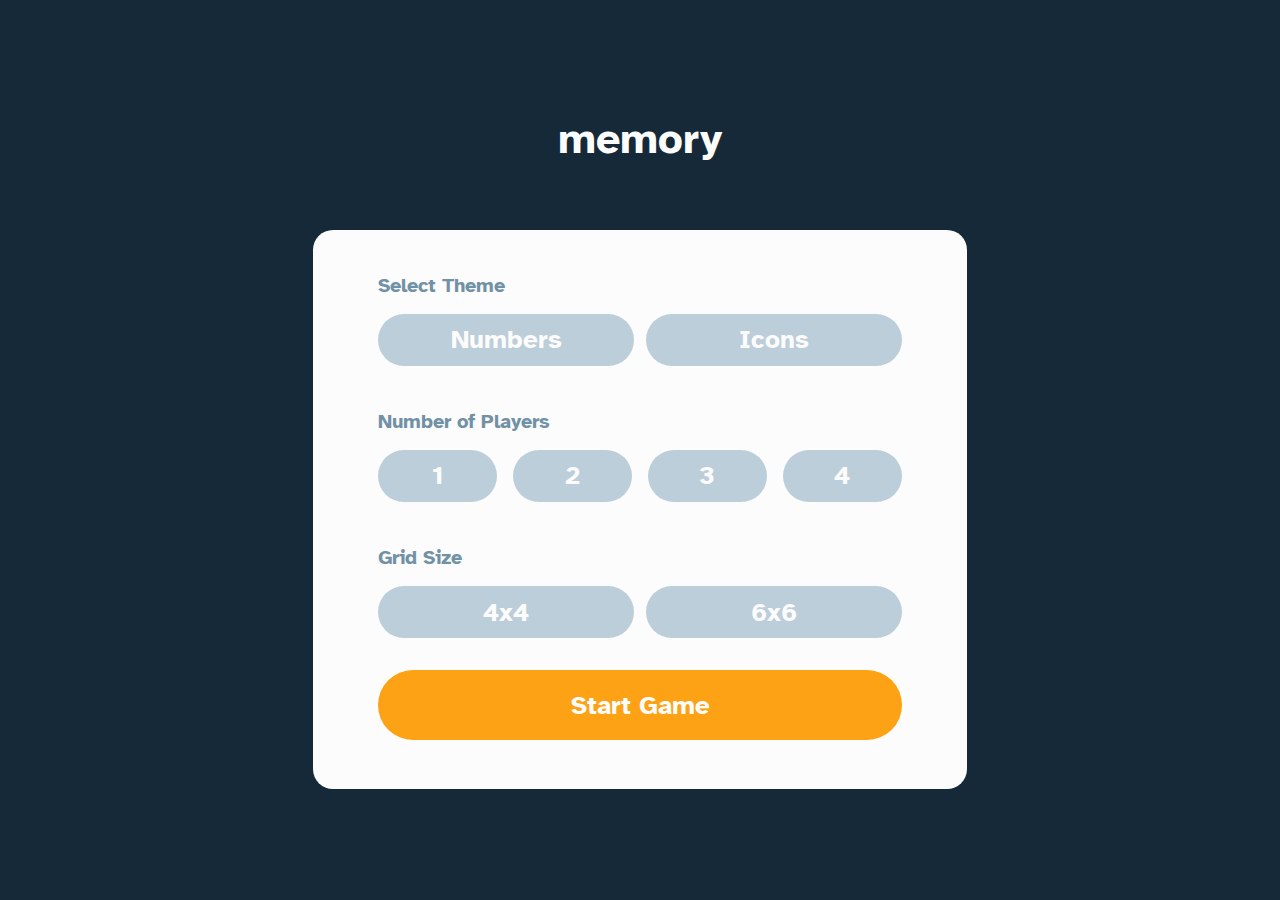
==== index.html @ ca5bcddd "intial commit, setup page design done, 4x4 grid design and switch done" ====
<!DOCTYPE html>
<html lang="en">
<head>
  <meta charset="UTF-8">
  <meta name="viewport" content="width=device-width, initial-scale=1.0">

  <link rel="icon" type="image/png" sizes="32x32" href="./assets/favicon-32x32.png">
  <link rel="stylesheet" href="4x4grid.css">
  <link rel="stylesheet" href="style.css"> 
  <title>Frontend Mentor | Memory game</title>
</head>
<body>
  <div class="setup-page">
    <div class="logo-setup">
      <p>memory</p>
    </div>
    <div class="panel">
      <div class="theme-selection">
        <p>Select Theme</p>
        <div class="themes">
          <input type="radio" name="theme" value="numbers" id="theme-numbers" class="theme-btn">
          <label for="theme-numbers" class="btn theme-name">Numbers</label>

          <input type="radio" name="theme" value="icons" id="theme-icons" class="theme-btn">
          <label for="theme-icons" class="btn theme-name">Icons</label>

        </div>
      </div>
      <div class="player-type">
        <p>Number of Players</p>
        <div class="players-number">
          <input type="radio" value="1" name="players" id="1-player" class="number-btn">
          <label for="1-player" class="btn player">1</label>

          <input type="radio" value="2" name="players" id="2-players" class="number-btn">
          <label for="2-players" class="btn player">2</label>

          <input type="radio" value="3" name="players" id="3-players" class="number-btn">
          <label for="3-players" class="btn player">3</label>

          <input type="radio" value="4" name="players" id="4-players" class="number-btn">
          <label for="4-players" class="btn player">4</label>
        </div>
      </div>
      <div class="grid-type">
        <p>Grid Size</p>
        <div class="grid-select">
          <input type="radio" name="grid" id="4x4-grid">
        <label for="4x4-grid" class="btn grid">4x4</label>
        
        <input type="radio" name="grid" id="6x6-grid">
        <label for="6x6-grid" class="btn grid">6x6</label>
        </div>
      </div>
      <button type="submit" id="start" >Start Game</button>
    </div>
  </div>
  
  <script src="index.js"></script>
</body>
</html>
---- 4x4grid.css ----
@import url('https://fonts.googleapis.com/css2?family=Atkinson+Hyperlegible:wght@400;700&display=swap');
*{
    margin: 0;
    padding: 0;
    box-sizing: border-box;
    font-family: 'Atkinson Hyperlegible', sans-serif;
}

body{
    width: 100%;
    height: 100vh;
    background: #fcfcfc;
}
.page-4x4{
    width: 100%;
    height: 100%;
    display: flex;
    justify-content: center;
    align-items: center;
    flex-direction: column;
}
.header{
    width: 80%;
    display: flex;
    justify-content: space-between;
}
.logo{
    color: #152938;
    font-size: 2.5rem;
    font-weight: 700;
}
#restart,#new-game{
    border: none;
    border-radius: 1.625rem;
    background: #FDA214;
    width: 7.9375rem;
    height: 3.25rem;
    font-size: 1.125rem;
    font-weight: 700;
    color: #fcfcfc;
    margin: .5rem;
    transition: .3s ease-in;
}
#restart:hover{
    background: #FFB84A;
}
#new-game{
    background: #DFE7EC;
    width: 9.3125rem;
    height: 3.25rem;
    color: #304859;
    transition: .3s ease-in;
}
#new-game:hover{
    background: #6395B8;
}
.grid-container{
    width: 33.25rem;
    height: 33.25rem;
    display: grid;
    grid-template-columns:repeat(4, 1fr) ;
    grid-template-rows: repeat(4,1fr);
    margin-top: 5rem;
}
.grid-item {
    width: 7.375rem;
    height: 7.375rem;
    display: flex;
    justify-content: center;
    align-items: center;
    border-radius: 50%;
}

.card {
    width: 100%;
    height: 100%;
    display: flex;
    justify-content: center;
    align-items: center;
    perspective: 1000px;
    cursor: pointer;
}

.card-front, .card-back {
    background: #304859;
    position: absolute;
    width: 100%;
    height: 100%;
    border-radius: 100%;
    backface-visibility: hidden;
    transition: transform 0.5s;
}
.card-back:hover{
    background: #6395B8;
    transition: .3s ease-in;
}
.card-front{
    background: #BCCED9;
    display: flex;
    justify-content: center;
    align-items: center;
    color: #fff;
    font-size: 3rem;
    font-weight: 700;
}


/* Initially hide the front of the card */
.card[data-flipped="false"] .card-front {
    transform: rotateY(180deg);
}

.status{
    width: 33.25rem;
    display: flex;
    justify-content: space-between;
}
.count {
    width: 15.9375rem;
    height: 4.5rem;
    background: #DFE7EC;
    border-radius: 0.625rem;
    margin-top: 4rem;
}
.count h3{
    color: #7191A5;
    font-size: 1.125rem;
    font-weight: 700;

}
.count p,label{
    color: #304859;
    font-size: 1.5rem;
    font-weight: 700;
}
#time,#moves{
    display: flex;
    justify-content: space-between;
    align-items: center;
    padding: 1.5rem;
}
---- style.css ----
@import url('https://fonts.googleapis.com/css2?family=Atkinson+Hyperlegible:wght@400;700&display=swap');
*{
    margin: 0;
    padding: 0;
    box-sizing: border-box;
    font-family: 'Atkinson Hyperlegible', sans-serif;
}
/* Hidden visibility */
body.new-color{
    background: #FCFCFC;
}
.setup-page.display{
    display: none;
}

/* end of HV */

body{
    width: 100%;
    height: 100vh;
    background: #152938;
}
.setup-page{
    width: 100%;
    height: 100%;
    display: flex;
    justify-content: center;
    align-items: center;
    flex-direction: column;
}
.logo-setup{
    color: #FCFCFC ;
    font-size: 2.7rem;
    font-weight: 600;
    margin-bottom: 4rem;
}
.panel{
    width: 100%;
    max-width: 40.875rem;
    height: 100vh;
    max-height: 34.9375rem;
    border-radius: 1.25rem;
    background: #FCFCFC;
    display: flex;
    flex-direction: column;
    align-items: center;
}
.panel p{
    color: #7191A5;
    font-size: 1.25rem;
    font-weight: 700;
}
.theme-selection,.player-type,.grid-type{
    width: 80%;
    margin-top: 2.7rem;
}
.themes,.players-number,.grid-select{
    width: 100%;
    display: flex;
    justify-content: space-between;
}
input[type ="radio"]{
    display: none;
}
input[type = "radio"]:checked +.btn{
    background: #304859;
}

.btn{
    display: inline-block;
    font-size: 1.625rem;
    padding-top: 0.6rem;
    text-align: center;
    height: 3.25rem;
    color: #FCFCFC;
    font-weight: 700;
    border-radius: 1.625rem;
    background: #BCCED9;
    margin-top: 1rem;
    transition: 0.3s ease-in;
}
.btn:hover{
    background: #6395B8;
}
.theme-name,.grid{
    width: 16rem;
}
.player{
    width: 7.4375rem;
}
button{
    width: 80%;
    height: 4.375rem;
    border: none;
    border-radius: 3rem;
    margin-top: 2rem;
    background: #FDA214;
    font-size: 1.625rem;
    font-weight: 700;
    color: #FCFCFC;
    transition: 0.4s ease-in-out;
}
button:hover{
    background: #FFB84A;
}
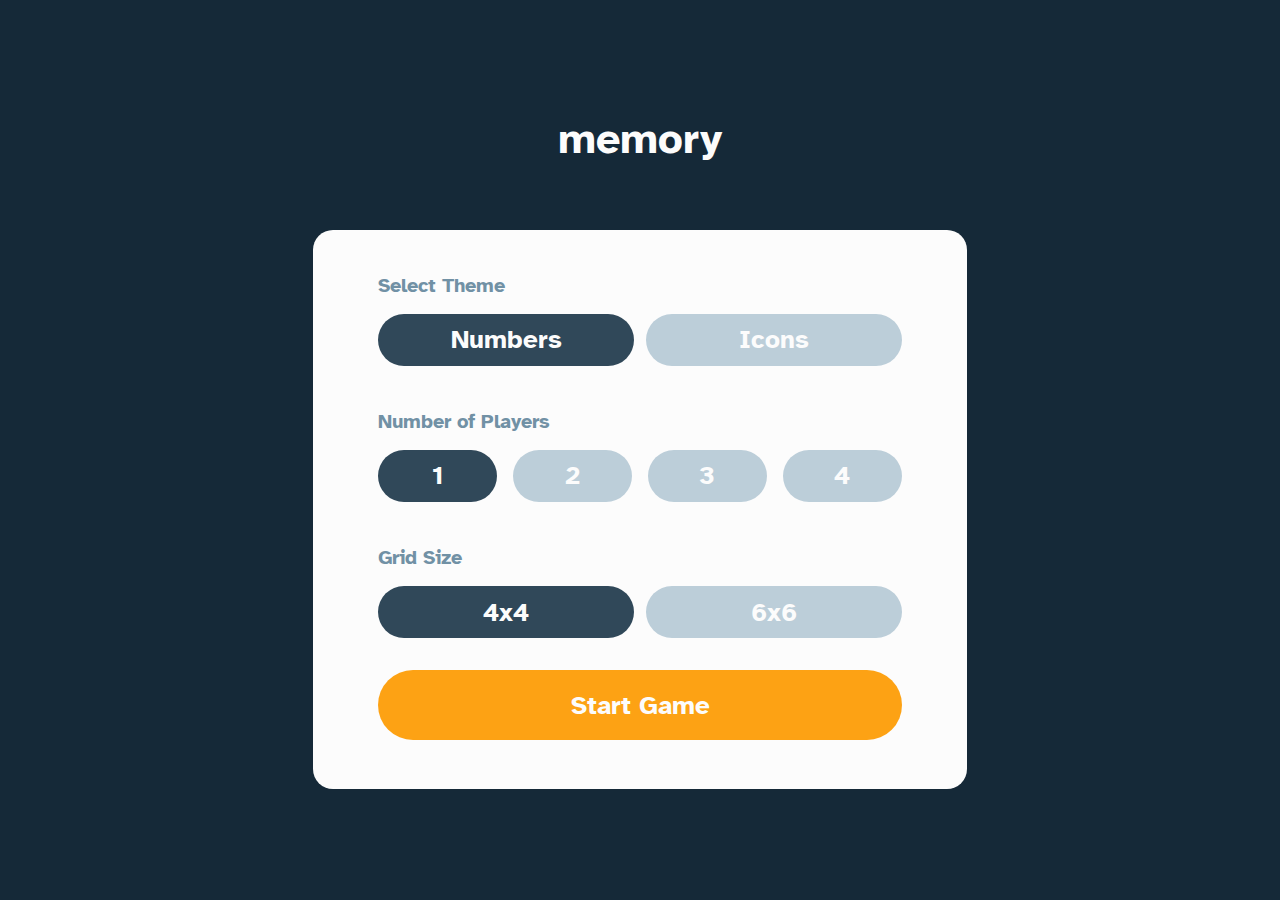
==== commit f3fb4a10: "timer stops if all cards are flipped" ====
--- a/index.html
+++ b/index.html
@@ -18,7 +18,7 @@
       <div class="theme-selection">
         <p>Select Theme</p>
         <div class="themes">
-          <input type="radio" name="theme" value="numbers" id="theme-numbers" class="theme-btn">
+          <input type="radio" name="theme" value="numbers" id="theme-numbers" class="theme-btn" checked>
           <label for="theme-numbers" class="btn theme-name">Numbers</label>
 
           <input type="radio" name="theme" value="icons" id="theme-icons" class="theme-btn">
@@ -29,7 +29,7 @@
       <div class="player-type">
         <p>Number of Players</p>
         <div class="players-number">
-          <input type="radio" value="1" name="players" id="1-player" class="number-btn">
+          <input type="radio" value="1" name="players" id="1-player" class="number-btn" checked>
           <label for="1-player" class="btn player">1</label>
 
           <input type="radio" value="2" name="players" id="2-players" class="number-btn">
@@ -45,10 +45,10 @@
       <div class="grid-type">
         <p>Grid Size</p>
         <div class="grid-select">
-          <input type="radio" name="grid" id="4x4-grid">
+          <input type="radio" value="8" name="grid" id="4x4-grid" checked>
         <label for="4x4-grid" class="btn grid">4x4</label>
         
-        <input type="radio" name="grid" id="6x6-grid">
+        <input type="radio" value="18" name="grid" id="6x6-grid">
         <label for="6x6-grid" class="btn grid">6x6</label>
         </div>
       </div>
--- a/4x4grid.css
+++ b/4x4grid.css
@@ -55,12 +55,16 @@
     background: #6395B8;
 }
 .grid-container{
-    width: 33.25rem;
-    height: 33.25rem;
+    /* width: 33.25rem;
+    height: 33.25rem; */
     display: grid;
     grid-template-columns:repeat(4, 1fr) ;
-    grid-template-rows: repeat(4,1fr);
+    /* grid-template-rows: repeat(4,1fr); */
     margin-top: 5rem;
+    gap: 1rem;
+}
+.grid-container-6x6{
+    grid-template-columns: repeat(6,1fr);
 }
 .grid-item {
     width: 7.375rem;
@@ -70,7 +74,10 @@
     align-items: center;
     border-radius: 50%;
 }
-
+.grid-item-6x6{
+    width: 5.125rem;
+    height: 5.125rem;
+}
 .card {
     width: 100%;
     height: 100%;
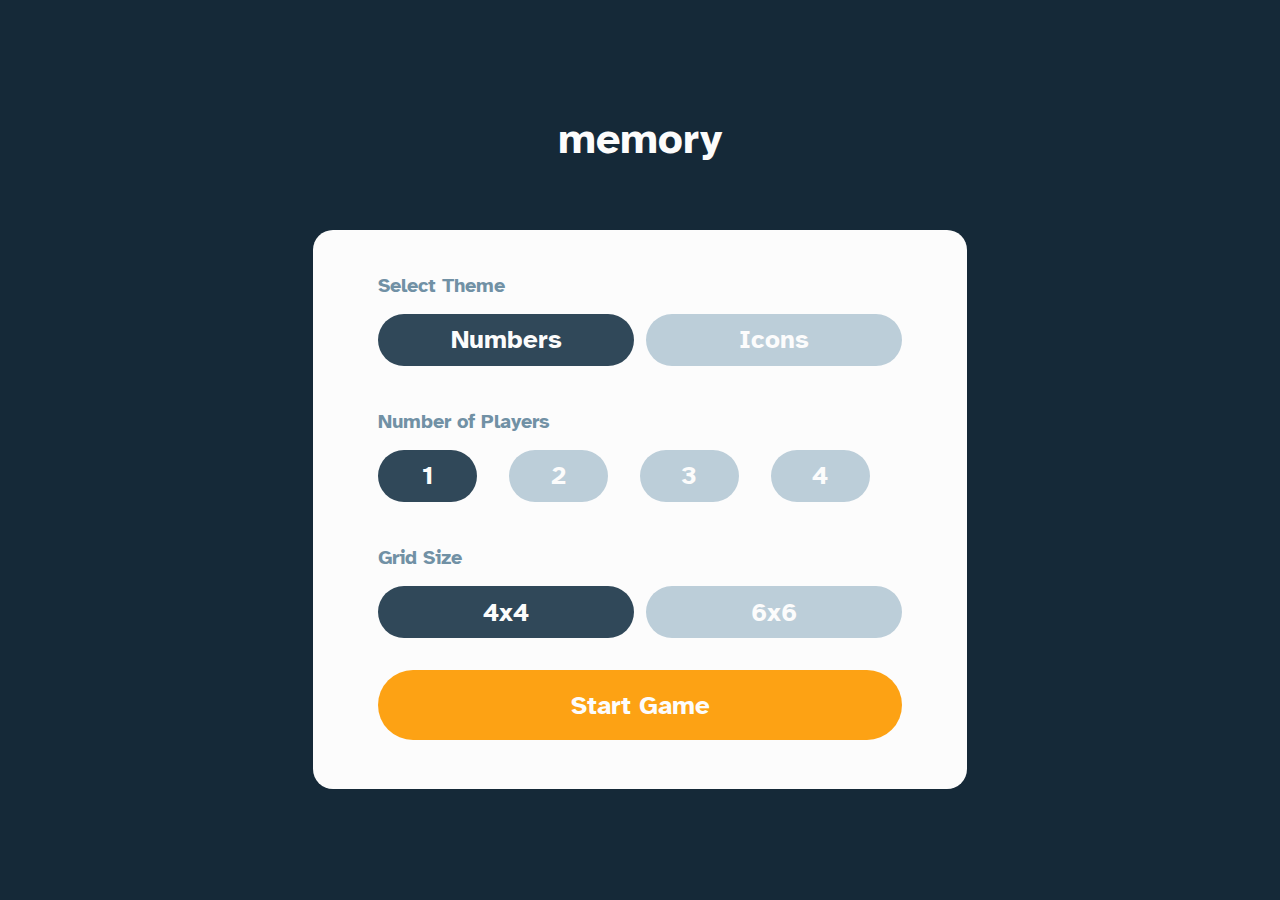
==== commit e57cf32c: "multiplayer selection function completed" ====
--- a/index.html
+++ b/index.html
@@ -3,7 +3,9 @@
 <head>
   <meta charset="UTF-8">
   <meta name="viewport" content="width=device-width, initial-scale=1.0">
-
+  <link
+  rel="stylesheet"
+  href="https://cdnjs.cloudflare.com/ajax/libs/font-awesome/6.2.0/css/all.min.css"/>
   <link rel="icon" type="image/png" sizes="32x32" href="./assets/favicon-32x32.png">
   <link rel="stylesheet" href="4x4grid.css">
   <link rel="stylesheet" href="style.css"> 
@@ -58,5 +60,4 @@
   
   <script src="index.js"></script>
 </body>
-</html>
-
+</html>--- a/4x4grid.css
+++ b/4x4grid.css
@@ -23,13 +23,14 @@
     width: 80%;
     display: flex;
     justify-content: space-between;
+    align-items: center;
 }
 .logo{
     color: #152938;
     font-size: 2.5rem;
     font-weight: 700;
 }
-#restart,#new-game{
+#restart,#new-game,#menu{
     border: none;
     border-radius: 1.625rem;
     background: #FDA214;
@@ -54,13 +55,18 @@
 #new-game:hover{
     background: #6395B8;
 }
+#menu{
+    width: 4.875rem;
+    height: 2.5rem;
+    display: none;
+}
 .grid-container{
     /* width: 33.25rem;
     height: 33.25rem; */
     display: grid;
     grid-template-columns:repeat(4, 1fr) ;
     /* grid-template-rows: repeat(4,1fr); */
-    margin-top: 5rem;
+    margin-top: 4rem;
     gap: 1rem;
 }
 .grid-container-6x6{
@@ -77,6 +83,7 @@
 .grid-item-6x6{
     width: 5.125rem;
     height: 5.125rem;
+    font-size: 1rem;
 }
 .card {
     width: 100%;
@@ -112,28 +119,69 @@
 }
 
 
+.card-front-6x6{
+    font-size: 2.7rem;
+}
+
 /* Initially hide the front of the card */
 .card[data-flipped="false"] .card-front {
     transform: rotateY(180deg);
 }
 
 .status{
-    width: 33.25rem;
-    display: flex;
-    justify-content: space-between;
-}
+    width: 33.2rem;
+    display: flex;
+    justify-content: space-between;
+}
+.player{
+    width: 15.9375rem;
+    height: 4.5rem;
+    background: #DFE7EC;
+    border-radius: 0.625rem;
+    margin: 5rem 2rem 0 0;
+    padding: 1rem;
+    display: flex;
+    align-items: center;
+    justify-content: space-between;
+}
+
+.player.active-player{
+    background: #FDA214;
+}
+.player.active-player p{
+    color: #fcfcfc;
+}
+.player.active-player h2{
+    color: #fcfcfc;
+}
+
+.player h2{
+    color: #304859;
+    font-size: 1.5rem;
+    font-weight: 700;
+}
+/* .player h2.active-player{
+    color: #fcfcfc;
+} */
+.player p{
+    color: #7191A5;
+    font-size: 1.125rem;
+    font-weight: 700;
+}
+/* .player p.active-player{
+    color: #fcfcfc;
+} */
 .count {
     width: 15.9375rem;
     height: 4.5rem;
     background: #DFE7EC;
     border-radius: 0.625rem;
-    margin-top: 4rem;
+    margin-top: 5rem;
 }
 .count h3{
     color: #7191A5;
     font-size: 1.125rem;
     font-weight: 700;
-
 }
 .count p,label{
     color: #304859;
@@ -146,3 +194,218 @@
     align-items: center;
     padding: 1.5rem;
 }
+.popup-container{
+    width: 100%;
+    height: 100vh;
+    background: rgba(0, 0, 0, 0.377);
+    position: absolute;
+    top: 0;
+    /* transform: scale(0.01); */
+    transition: .3s ease-in;
+    /* visibility: hidden; */
+}
+.popup-container.show{
+    transform: scale(1);
+    visibility: visible;
+}
+
+.popup-content{
+    width: 100%;
+    max-width: 40.875rem;
+    height: 100vh;
+    max-height: 31.875rem;
+    background: #F2F2F2;
+    border-radius: 1.25rem;
+    position: absolute;
+    top: 50%;
+    left: 50%;
+    transform: translate(-50%, -50%);
+    display: flex;
+    flex-direction: column;
+    justify-content: center;
+    align-items: center;
+}
+.popup-content h1{
+    color: #152938;
+    font-size: 3rem;
+    font-weight: 700;
+    padding-bottom: .5rem;
+}
+.popup-content p{
+    color: #7191A5;
+    font-size: 1.125rem;
+    font-weight: 700;
+    padding-bottom: 2rem;
+}
+.info, .btn-container{
+    width: 85%;
+    height: 4.5rem;
+    background: #DFE7EC;
+    border-radius: .625rem;
+    margin: .5rem;
+    display: flex;
+    justify-content: space-between;
+    align-items: center;
+}
+.info p{
+    font-size: 1.125rem;
+    padding: 0 2.5rem 0;
+}
+.info h1{
+    font-size: 2rem;
+    padding: 0 2.5rem 0;
+}
+.btn-container{
+    background: none;
+    display: flex;
+    justify-content: space-between;
+    align-items: center;
+}
+.popup-btn{
+  width: 16.5rem;
+  height: 3.25rem;
+  border: none;
+  border-radius: 1.625rem;
+  font-size: 1.25rem;
+  font-weight: 700;
+  transition: .3s ease-in;
+}
+#popup-restart{
+    background: #FDA214;
+    color: #fcfcfc;
+
+}
+#popup-restart:hover{
+    background: #FFB84A;
+}
+#popup-new-game{
+    background: #DFE7EC;
+    color: #304859;
+}
+#popup-new-game:hover{
+    background: #6395B8;
+}
+
+@media (min-width: 320px) and (max-width: 420px){
+   .logo{
+        font-size: 1.5rem;
+   }
+   #restart,#new-game{
+        display: none;
+   }
+   #menu{
+        display: block;
+   }
+   .grid-container{
+        gap: .8rem;
+   }
+   .grid-container-6x6{
+    gap: .4rem;
+   }
+   .grid-item{
+        width: 4.53313rem;
+        height: 4.53313rem;
+   }
+   .grid-item-6x6{
+        width: 2.92988rem;
+        height: 2.92988rem;
+    }
+   .card-front{
+        font-size: 2rem;
+    }
+    .card-front-6x6{
+        font-size: 1.5rem;
+    }
+    .status{
+        width: 85%;
+    }
+    .count{
+        width: 9.4375rem;
+        height: 4.375rem;
+    }
+    .count h3{
+        font-size: 0.9375rem;
+    }
+    .count p,label{
+        font-size: 1.5rem;
+    }
+    #time,#moves{
+        flex-direction: column;
+        justify-content: center;
+    }
+    .popup-content{
+        width: 20.4375rem;
+        height: 23.5rem;
+    }
+    .popup-content h1{
+        font-size: 1.5rem;
+    }
+    .popup-content p{
+        font-size: 0.875rem;
+        padding-bottom: 1rem;
+    }
+    .info,.btn-container{
+        height: 3rem;
+        /* margin: 0; */
+    }
+    .btn-container{
+        flex-direction: column;
+        height: auto;
+        margin: .7rem;
+    }
+    .info p{
+        font-size: 0.8125rem;
+        padding: 0 1rem 0;
+    }
+    .info h1{
+        font-size: 1.25rem;
+        padding: 0 1rem 0;
+    }
+    #popup-restart,#popup-new-game{
+        font-size: 1.125rem;   
+    }
+    #popup-restart{
+        margin-bottom: 1rem;
+    }
+
+    /* menu popup */
+    .menu-container{
+        width: 100%;
+        height: 100vh;
+        background: rgba(0, 0, 0, 0.377);
+        position: absolute;
+        top: 0;
+        transform: scale(0.01);
+        transition: .2s ease-in;
+        visibility: hidden;
+    }
+    .menu-container.show{
+        transform: scale(1);
+        visibility: visible;
+    }
+    .menu{
+        width: 20.4375rem;
+        height: 14rem;
+    }
+    .menu-btns{
+        width: 85%;
+        height: 85%;
+        display: flex;
+        flex-direction: column;
+        justify-content: space-between;
+    }
+    #menu-restart,#menu-newGame,#menu-resume{
+        width: 100%;
+        height: 3rem;
+        border: none;
+        border-radius: 1.625rem;
+        background: #FDA214;
+        font-size: 1.125rem;
+        color: #fcfcfc;
+        font-weight: 700;
+    }
+    #menu-newGame,#menu-resume{
+        background: #DFE7EC;
+        color: #304859;
+    }
+}
--- a/style.css
+++ b/style.css
@@ -85,9 +85,9 @@
 .theme-name,.grid{
     width: 16rem;
 }
-.player{
-    width: 7.4375rem;
-}
+/* .player{
+    width: 12.4375rem;
+} */
 button{
     width: 80%;
     height: 4.375rem;
@@ -104,4 +104,38 @@
     background: #FFB84A;
 }
 
+/* Mobile media query */
 
+@media (min-width: 320px) and (max-width: 420px){
+    .logo-setup{
+        font-size: 2rem;
+        margin-bottom: 3rem;
+    }
+    .panel{
+        width: 20.4375rem;
+        height: 24.125rem;
+    }
+    .panel p{
+        font-size: 0.9375rem;
+    }
+    .theme-selection,.player-type,.grid-type{
+        width:85%;
+        margin-top: 1.5rem;
+    }
+    .btn{
+        height: 2.5rem;
+        font-size: 1rem;
+    }
+    .theme-name,.grid{
+        width: 8.375rem;
+    }
+    .player{
+        width: 3.875rem;
+    }
+    button{
+        width: 85%;
+        height: 3rem;
+        font-size: 1.125rem;
+        margin-top: 1.5rem;
+    }
+}
